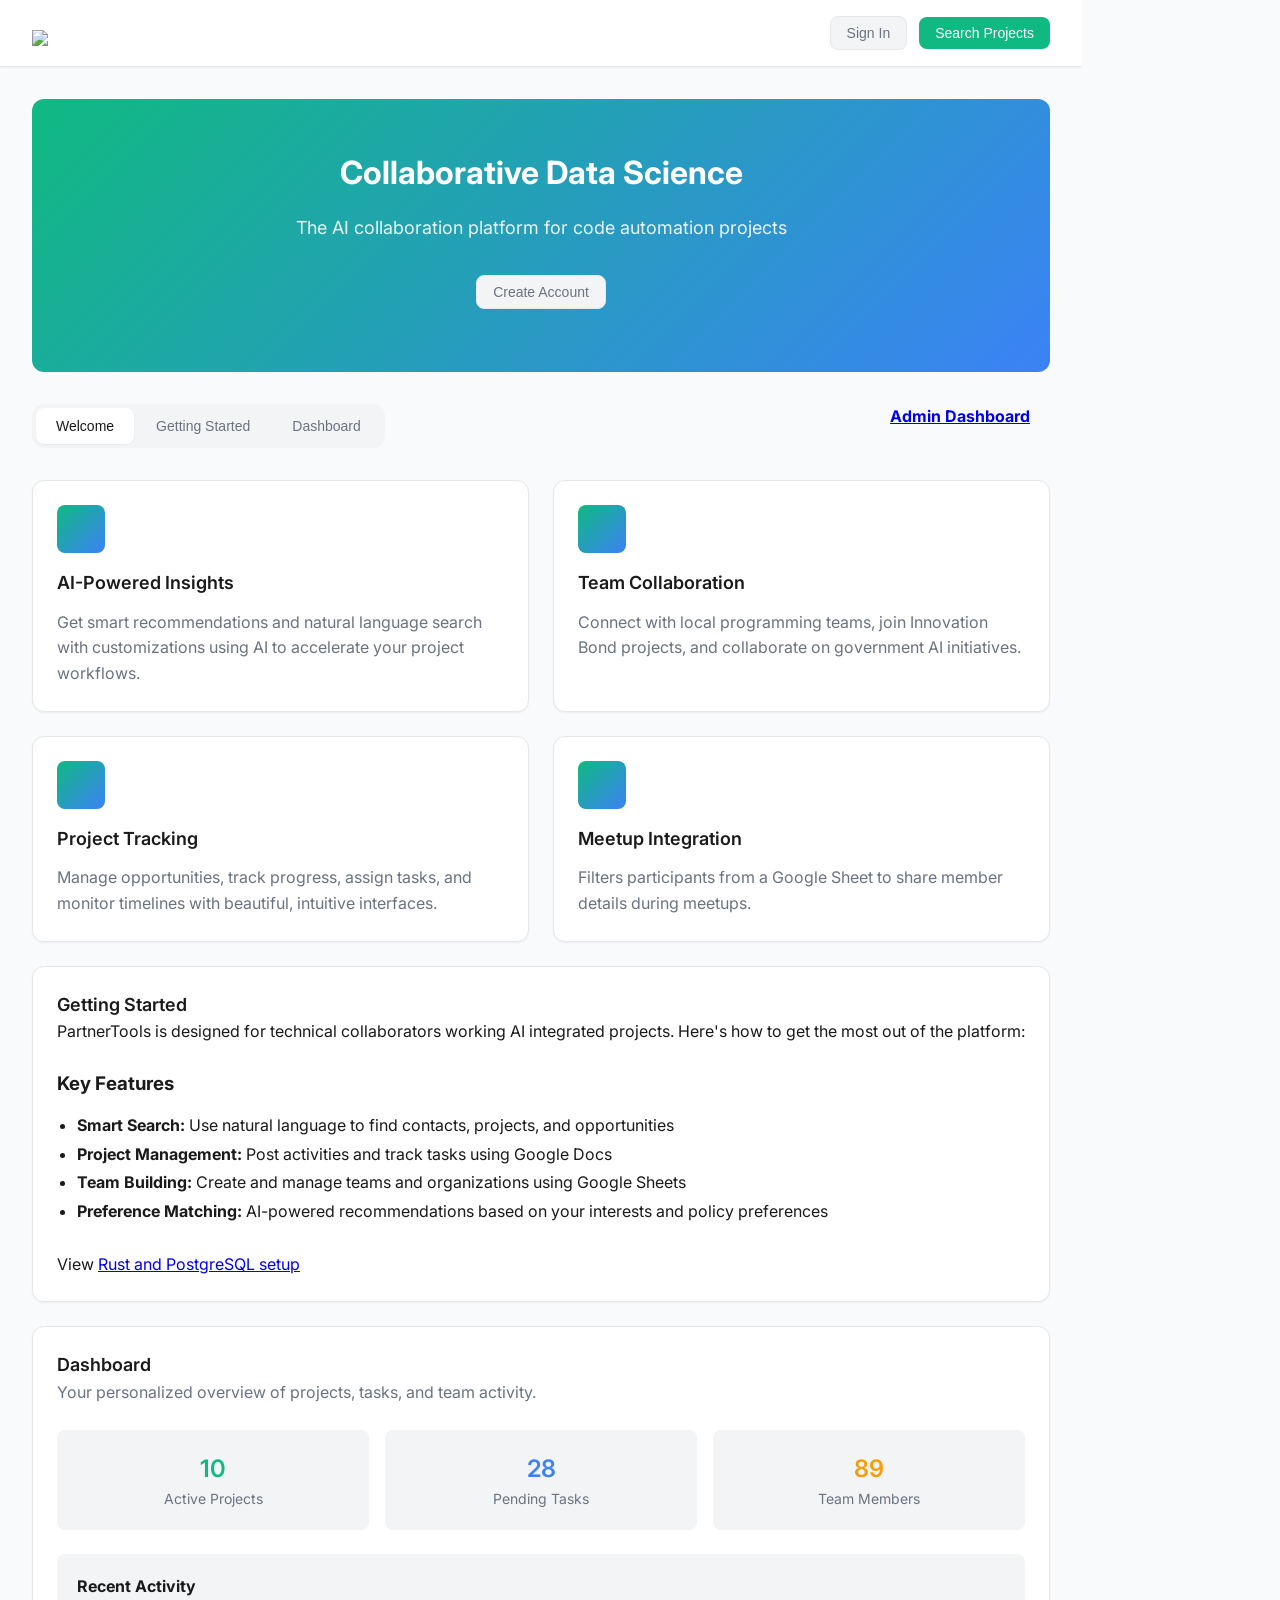
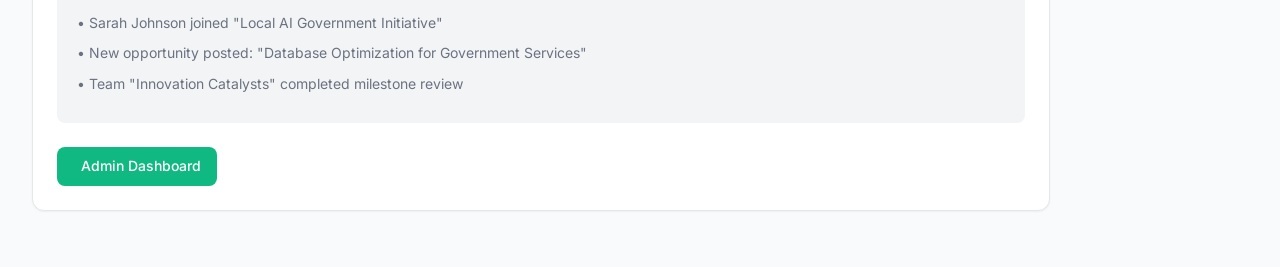
==== index.html @ 53fbe803 "Merge branch 'ModelEarth:main' into main" ====
<!DOCTYPE html>
<html lang="en">
<head>
    <meta charset="UTF-8">
    <meta name="viewport" content="width=device-width, initial-scale=1.0">
    <link rel="icon" type="image/x-icon" href="img/logo/neighborhood/favicon.png">
    <title>Project Collaboration Platform</title>
    <link rel="preconnect" href="https://fonts.googleapis.com">
    <link rel="preconnect" href="https://fonts.gstatic.com" crossorigin>
    <link href="https://fonts.googleapis.com/css2?family=Inter:wght@300;400;500;600;700&display=swap" rel="stylesheet">
    <link rel="stylesheet" href="https://cdnjs.cloudflare.com/ajax/libs/feather-icons/4.29.0/feather.min.css">

    <link rel="stylesheet" href="css/projects.css">
    <link rel="stylesheet" href="css/people-teams.css">
    <link rel="stylesheet" href="css/account.css">

    <!-- Standalone Navigation -->
    <link rel="stylesheet" href="css/standalone-nav.css">
    <script src="js/standalone-nav.js"></script>

    <style>
        :root {
            --bg-primary: #F9FAFB;
            --bg-secondary: #FFFFFF;
            --bg-tertiary: #F3F4F6;
            --text-primary: #1A1A1A;
            --text-secondary: #6B7280;
            --text-muted: #9CA3AF;
            --accent-green: #10B981;
            --accent-blue: #3B82F6;
            --accent-orange: #F59E0B;
            --border-light: #E5E7EB;
            --border-medium: #D1D5DB;
            --shadow-sm: 0 1px 2px 0 rgba(0, 0, 0, 0.05);
            --shadow-md: 0 4px 6px -1px rgba(0, 0, 0, 0.1), 0 2px 4px -1px rgba(0, 0, 0, 0.06);
            --shadow-lg: 0 10px 15px -3px rgba(0, 0, 0, 0.1), 0 4px 6px -2px rgba(0, 0, 0, 0.05);
            --radius-sm: 6px;
            --radius-md: 8px;
            --radius-lg: 12px;
            --sidebar-width: 280px;
            --sidebar-collapsed: 64px;
            --transition-smooth: all 0.3s cubic-bezier(0.4, 0, 0.2, 1);
        }

        * {
            margin: 0;
            padding: 0;
            box-sizing: border-box;
        }

        body {
            font-family: 'Inter', -apple-system, BlinkMacSystemFont, 'Segoe UI', sans-serif;
            background-color: var(--bg-primary);
            color: var(--text-primary);
            line-height: 1.6;
            overflow-x: hidden;
        }

        .app-container {
            display: flex;
            min-height: 100vh;
        }

        .top-bar {
            background: var(--bg-secondary);
            border-bottom: 1px solid var(--border-light);
            padding: 16px 32px;
            display: flex;
            align-items: center;
            justify-content: space-between;
            box-shadow: var(--shadow-sm);
        }

        .page-title {
            font-size: 24px;
            font-weight: 600;
            color: var(--text-primary);
        }

        .user-menu {
            display: flex;
            align-items: center;
            gap: 16px;
        }

        .auth-container {
            display: flex;
            gap: 12px;
            align-items: center;
        }

        .btn {
            padding: 8px 16px;
            border-radius: var(--radius-md);
            border: none;
            font-weight: 500;
            cursor: pointer;
            transition: var(--transition-smooth);
            text-decoration: none;
            display: inline-flex;
            align-items: center;
            gap: 8px;
            font-size: 14px;
        }

        .btn-primary {
            background: var(--accent-green);
            color: white;
        }

        .btn-primary:hover {
            background: #059669;
        }

        .btn-secondary {
            background: var(--bg-tertiary);
            color: var(--text-secondary);
            border: 1px solid var(--border-light);
        }

        .btn-secondary:hover {
            background: var(--border-light);
            color: var(--text-primary);
        }

        .content-area {
            flex: 1;
            padding: 32px;
            max-width: 1200px;
            margin: 0 auto;
            width: 100%;
        }

        .tabs {
            display: flex;
            gap: 2px;
            margin-bottom: 32px;
            background: var(--bg-tertiary);
            padding: 4px;
            border-radius: var(--radius-lg);
            width: fit-content;
        }

        .tab {
            padding: 10px 20px;
            border-radius: var(--radius-md);
            background: transparent;
            border: none;
            color: var(--text-secondary);
            font-weight: 500;
            cursor: pointer;
            transition: var(--transition-smooth);
            font-size: 14px;
        }

        .tab.active {
            background: var(--bg-secondary);
            color: var(--text-primary);
            box-shadow: var(--shadow-sm);
        }

        .tab:hover:not(.active) {
            color: var(--text-primary);
        }

        .section {
            display: none;
        }

        .section.active {
            display: block;
        }


        .card {
            background: var(--bg-secondary);
            border-radius: var(--radius-lg);
            padding: 24px;
            box-shadow: var(--shadow-sm);
            border: 1px solid var(--border-light);
            margin-bottom: 24px;
        }

        .card-header {
            display: flex;
            align-items: center;
            justify-content: space-between;
            margin-bottom: 20px;
        }

        .card-title {
            font-size: 18px;
            font-weight: 600;
            color: var(--text-primary);
            margin: 0;
        }

        .welcome-hero {
            background: linear-gradient(135deg, var(--accent-green), var(--accent-blue));
            color: white;
            text-align: center;
            padding: 48px 32px;
            border-radius: var(--radius-lg);
            margin-bottom: 32px;
        }

        .hero-title {
            font-size: 32px;
            font-weight: 700;
            margin-bottom: 16px;
        }

        .hero-subtitle {
            font-size: 18px;
            opacity: 0.9;
            margin-bottom: 32px;
        }

        .feature-grid {
            display: grid;
            grid-template-columns: repeat(auto-fit, minmax(400px, 1fr));
            gap: 24px;
            margin-top: 32px;
            margin-bottom: 24px;
        }

        .feature-card {
            background: var(--bg-secondary);
            padding: 24px;
            border-radius: var(--radius-lg);
            box-shadow: var(--shadow-sm);
            border: 1px solid var(--border-light);
            transition: var(--transition-smooth);
        }

        .feature-card:hover {
            box-shadow: var(--shadow-md);
            transform: translateY(-2px);
        }

        .clickable-card {
            cursor: pointer;
        }

        .clickable-card:hover {
            box-shadow: var(--shadow-lg);
            transform: translateY(-4px);
        }

        .clickable-card:hover .feature-icon {
            transform: scale(1.05);
            transition: transform 0.2s ease;
        }

        .feature-icon {
            transition: transform 0.2s ease;
        }

        .feature-icon {
            width: 48px;
            height: 48px;
            background: linear-gradient(135deg, var(--accent-green), var(--accent-blue));
            border-radius: var(--radius-md);
            display: flex;
            align-items: center;
            justify-content: center;
            margin-bottom: 16px;
            color: white;
        }

        .feature-title {
            font-size: 18px;
            font-weight: 600;
            margin-bottom: 12px;
            color: var(--text-primary);
        }

        .feature-desc {
            color: var(--text-secondary);
            line-height: 1.6;
        }

        /* Auth Modal Styles */
        .modal {
            display: none;
            position: fixed;
            top: 0;
            left: 0;
            width: 100%;
            height: 100%;
            background: rgba(0, 0, 0, 0.5);
            z-index: 2000;
            align-items: center;
            justify-content: center;
            padding: 20px;
            box-sizing: border-box;
        }

        .modal.show {
            display: flex;
        }

        .modal-content {
            background: var(--bg-secondary);
            border-radius: var(--radius-lg);
            padding: 32px;
            max-width: 400px;
            width: 90%;
            max-height: calc(100vh - 40px);
            overflow-y: auto;
            box-shadow: var(--shadow-lg);
        }

        .modal-header {
            display: flex;
            justify-content: space-between;
            align-items: center;
            margin-bottom: 24px;
        }

        .modal-title {
            font-size: 24px;
            font-weight: 600;
            margin-bottom: 0;
            flex: 1;
            text-align: center;
        }

        .modal-close {
            background: var(--bg-tertiary);
            border: none;
            color: var(--text-secondary);
            cursor: pointer;
            padding: 0;
            border-radius: 50%;
            transition: var(--transition-smooth);
            display: flex;
            align-items: center;
            justify-content: center;
            width: 40px;
            height: 40px;
        }

        .modal-close:hover {
            background: var(--border-medium);
            color: var(--text-primary);
        }

        .modal-close i {
            width: 36px;
            height: 36px;
        }

        .demo-notice {
            background: rgba(239, 68, 68, 0.1);
            border: 1px solid rgba(239, 68, 68, 0.5);
            color: #dc2626;
            padding: 12px 16px;
            border-radius: var(--radius-md);
            margin-bottom: 24px;
            display: flex;
            align-items: center;
            gap: 8px;
            font-size: 14px;
        }

        .demo-notice i {
            width: 16px;
            height: 16px;
            flex-shrink: 0;
        }

        .auth-buttons {
            display: flex;
            flex-direction: column;
            gap: 12px;
        }

        .auth-btn {
            padding: 12px 16px;
            border-radius: var(--radius-md);
            border: 1px solid var(--border-light);
            background: var(--bg-secondary);
            color: var(--text-primary);
            font-weight: 500;
            cursor: pointer;
            transition: var(--transition-smooth);
            display: flex;
            align-items: center;
            justify-content: center;
            gap: 12px;
        }

        .auth-btn:hover {
            background: var(--bg-tertiary);
        }

        .auth-divider {
            text-align: center;
            margin: 20px 0;
            color: var(--text-muted);
            position: relative;
        }

        .auth-divider::before {
            content: '';
            position: absolute;
            top: 50%;
            left: 0;
            right: 0;
            height: 1px;
            background: var(--border-light);
        }

        .auth-divider span {
            background: var(--bg-secondary);
            padding: 0 16px;
        }

        .form-group {
            margin-bottom: 16px;
        }

        .form-label {
            display: block;
            margin-bottom: 6px;
            font-weight: 500;
            color: var(--text-primary);
        }

        .form-input {
            width: 100%;
            padding: 12px 16px;
            border: 1px solid var(--border-light);
            border-radius: var(--radius-md);
            font-size: 14px;
            transition: var(--transition-smooth);
        }

        .form-input:focus {
            outline: none;
            border-color: var(--accent-green);
            box-shadow: 0 0 0 3px rgba(16, 185, 129, 0.1);
        }

        /* Responsive Design */
        @media (max-width: 500px) {
            .content-area {
                padding: 16px;
            }
            
            .feature-grid {
                grid-template-columns: 1fr;
            }
            
            /* Hide Search Projects button on narrow screens */
            .auth-container .btn[onclick="goProjects()"],
            .auth-container .btn:last-child {
                display: none;
            }
        }


        .loading-spinner {
            display: inline-block;
            width: 16px;
            height: 16px;
            border: 2px solid var(--border-light);
            border-radius: 50%;
            border-top-color: var(--accent-green);
            animation: spin 1s linear infinite;
        }

        @keyframes spin {
            to { transform: rotate(360deg); }
        }
    </style>
</head>
<body>
    <div class="app-container">
        

        <!-- Main Content Area -->
        <main class="main-content">
            <header class="top-bar">
                <img onclick="goWelcome()" src="https://neighborhood.org/community/img/logo/orgs/democracy-lab-2.png" style="cursor:pointer;width:200px;margin-top:10px">
                <div class="user-menu">
                    <div class="auth-container" id="auth-container">
                        <button class="btn btn-secondary" onclick="showAuthModal()">Sign In</button>
                        <button class="btn btn-primary" onclick="goProjects()">Search Projects</button>
                    </div>
                </div>
            </header>

            <div class="content-area">
                <!-- Home Section -->
                <div class="section active" id="home-section">

                    <!-- Welcome Tab -->
                    <div class="tab-content" id="welcome-tab">
                        <div class="welcome-hero">
                            <!--
                            <div style="float:right">
                                <a href="https://bolt.new/" target="bolt"><img onclick="goWelcome()" style="cursor:pointer; width:130px;" src="img/xxxx"></a>
                            </div>
                            -->
                            <div style="overflow:auto">
                                <h1 class="hero-title">Collaborative Data Science</h1>
                                <p class="hero-subtitle">The AI<!--ultimate--> collaboration platform for <!--technical teams working on --> code automation projects</p>
                                <button class="btn btn-secondary" onclick="showAuthModal()" style="margin-bottom:15px">Create Account</button>
                                <!--
                                <button class="btn btn-secondary" onclick="goPreferences()">Team Map</button>
                                -->
                            </div>

                        </div>

                        <div style="float:right; margin-right:20px">
                            <b><a href="admin">Admin Dashboard</a></b><br>
                        </div>

                        <div class="tabs">
                            <button class="tab active" data-tab="welcome">Welcome</button>
                            <button class="tab" data-tab="documentation">Getting Started</button>
                            <button class="tab" data-tab="dashboard">Dashboard</button>
                        </div>

                        <div class="feature-grid">
                            <div class="feature-card clickable-card" onclick="smartClick(event, () => window.location.href='./admin/import-data.html')">
                                <div class="feature-icon">
                                    <i data-feather="zap"></i>
                                </div>
                                <h3 class="feature-title">AI-Powered Insights</h3>
                                <p class="feature-desc">Get smart recommendations and natural language search with customizations using AI to accelerate your project workflows.</p>
                            </div>

                            <div class="feature-card clickable-card" onclick="smartClick(event, () => window.location.hash = '#people/teams')">
                                <div class="feature-icon">
                                    <i data-feather="users"></i>
                                </div>
                                <h3 class="feature-title">Team Collaboration</h3>
                                <p class="feature-desc">Connect with local programming teams, join Innovation Bond projects, and collaborate on government AI initiatives.</p>
                            </div>

                            <div class="feature-card clickable-card" onclick="smartClick(event, () => window.location.hash = '#projects/opportunities')">
                                <div class="feature-icon">
                                    <i data-feather="trending-up"></i>
                                </div>
                                <h3 class="feature-title">Project Tracking</h3>
                                <p class="feature-desc">Manage opportunities, track progress, assign tasks, and monitor timelines with beautiful, intuitive interfaces.</p>
                            </div>

                            <div class="feature-card clickable-card" onclick="smartClick(event, () => window.location.href = './projects/')">
                                <div class="feature-icon">
                                    <i data-feather="target"></i>
                                </div>

                                <h3 class="feature-title">Meetup Integration</h3>
                                <p class="feature-desc">Filters participants from a Google Sheet to share member details during meetups.</p>

                                <!--
                                <h3 class="feature-title">Local Impact</h3>
                                <p class="feature-desc">Find and contribute to neighborhood projects that streamline local processes and provide real-time mentoring.</p>
                                -->
                            </div>
                        </div>
                    </div>

                    <!-- Documentation Tab -->
                    <div class="tab-content" id="documentation-tab">
                        <div class="card">
                            <h2 class="card-title">Getting Started</h2>
                            <p>PartnerTools is designed for technical collaborators working AI integrated projects. Here's how to get the most out of the platform:</p>
                            
                            <!--
                            <h3 style="margin-top: 24px; margin-bottom: 12px;">Quick Start Guide</h3>
                            <ol style="margin-left: 20px; line-height: 1.8;">
                                <li><strong>Sign In:</strong> Use Google, GitHub, LinkedIn, or email authentication</li>
                                <li><strong>Complete Your Profile:</strong> Set preferences and interests to match with relevant projects</li>
                                <li><strong>Join Teams:</strong> Connect with local organizations and development teams</li>
                                <li><strong>Find Projects:</strong> Browse opportunities or use AI search to find perfect matches</li>
                                <li><strong>Collaborate:</strong> Join activities, track progress, and contribute to local innovation</li>
                            </ol>
                            -->

                            <h3 style="margin-top: 24px; margin-bottom: 12px;">Key Features</h3>
                            <ul style="margin-left: 20px; line-height: 1.8;">
                                <li><strong>Smart Search:</strong> Use natural language to find contacts, projects, and opportunities</li>
                                <li><strong>Project Management:</strong> Post activities and track tasks<!--, manage timelines--> using Google Docs</li>
                                <li><strong>Team Building:</strong> Create and manage teams and organizations using Google Sheets</li>
                                <li><strong>Preference Matching:</strong> AI-powered recommendations based on your interests and policy preferences</li>
                            </ul>
                            <br>

                            View <a href="admin/">Rust and PostgreSQL setup</a>
                        </div>
                    </div>

                    <!-- Dashboard Tab -->
                    <div class="tab-content" id="dashboard-tab">
                        <div class="card">
                            <h2 class="card-title">Dashboard</h2>
                            <p style="color: var(--text-secondary); margin-bottom: 24px;">Your personalized overview of projects, tasks, and team activity.</p>
                            
                            <div style="display: grid; grid-template-columns: repeat(auto-fit, minmax(200px, 1fr)); gap: 16px; margin-bottom: 24px;">
                                <div style="background: var(--bg-tertiary); padding: 20px; border-radius: var(--radius-md); text-align: center;">
                                    <div style="font-size: 24px; font-weight: 600; color: var(--accent-green);">10</div>
                                    <div style="color: var(--text-secondary); font-size: 14px;">Active Projects</div>
                                </div>
                                <div style="background: var(--bg-tertiary); padding: 20px; border-radius: var(--radius-md); text-align: center;">
                                    <div style="font-size: 24px; font-weight: 600; color: var(--accent-blue);">28</div>
                                    <div style="color: var(--text-secondary); font-size: 14px;">Pending Tasks</div>
                                </div>
                                <div style="background: var(--bg-tertiary); padding: 20px; border-radius: var(--radius-md); text-align: center;">
                                    <div style="font-size: 24px; font-weight: 600; color: var(--accent-orange);">89</div>
                                    <div style="color: var(--text-secondary); font-size: 14px;">Team Members</div>
                                </div>
                            </div>

                            <div style="background: var(--bg-tertiary); padding: 20px; border-radius: var(--radius-md); margin-bottom: 16px;">
                                <h4 style="margin-bottom: 12px;">Recent Activity</h4>
                                <div style="font-size: 14px; color: var(--text-secondary);">
                                    <div style="margin-bottom: 8px;">• Sarah Johnson joined "Local AI Government Initiative"</div>
                                    <div style="margin-bottom: 8px;">• New opportunity posted: "Database Optimization for Government Services"</div>
                                    <div style="margin-bottom: 8px;">• Team "Innovation Catalysts" completed milestone review</div>
                                </div>
                            </div>
                            
                            <div style="margin-top: 24px;">
                                <a href="admin/" class="btn btn-primary" style="text-decoration: none;">
                                    <i data-feather="settings"></i>
                                    Admin Dashboard
                                </a>
                            </div>
                        </div>
                    </div>
                </div>

                <!-- Projects Section -->
                <div class="section" id="projects-section">
                    
                    <!-- Opportunities Tab -->
                    <div class="tab-content active" id="opportunities-tab">
                        <div id="opportunities-content">
                            <!-- Content will be dynamically loaded by projects.js -->
                        </div>
                    </div>

                    <div class="tabs">
                        <button class="tab active" data-tab="opportunities" title="Opportunities">Opportunities</button>
                        <button class="tab" data-tab="assigned-tasks" title="Assigned Tasks">Assigned Tasks</button>
                        <button class="tab" data-tab="timelines" title="Timelines">Timelines</button>
                    </div>

                    <!-- Assigned Tasks Tab -->
                    <div class="tab-content" id="assigned-tasks-tab">
                        <div class="card">
                            <div class="card-header">
                                <h2 class="card-title">My Assigned Tasks</h2>
                                <button class="btn btn-secondary">
                                    <i data-feather="filter"></i>
                                    Filter
                                </button>
                            </div>
                            
                            <div style="background: var(--bg-tertiary); padding: 20px; border-radius: var(--radius-md); margin-bottom: 16px;">
                                <div style="display: flex; justify-content: space-between; align-items: flex-start; margin-bottom: 12px;">
                                    <div>
                                        <h4 style="margin: 0 0 4px 0;">Database Schema install script for Azure</h4>
                                        <p style="color: var(--text-secondary); margin: 0; font-size: 14px;">AI-Powered Economic Development Dashboard using <a href="/profile/crm/">Standards Based SQL</a></p>
                                    </div>
                                    <span class="status-badge status-in_progress">In Progress</span>
                                </div>
                                <p style="color: var(--text-secondary); margin-bottom: 16px; font-size: 14px;">Design PostgreSQL schema for flexible data management with proper relationships and indexing.</p>
                                <div style="display: flex; justify-content: space-between; align-items: center;">
                                    <div style="display: flex; gap: 8px;">
                                        <span class="skill-tag small">PostgreSQL</span>
                                        <span class="skill-tag small">Database Design</span>
                                    </div>
                                    <span style="font-size: 12px; color: var(--text-muted);">Due: Feb 28, 2025</span>
                                </div>
                            </div>

                            <div style="background: var(--bg-tertiary); padding: 20px; border-radius: var(--radius-md); margin-bottom: 16px;">
                                <div style="display: flex; justify-content: space-between; align-items: flex-start; margin-bottom: 12px;">
                                    <div>
                                        <h4 style="margin: 0 0 4px 0;">Bolt AI updates to Team Project Interface for Review</h4>
                                        <p style="color: var(--text-secondary); margin: 0; font-size: 14px;">Community Resource Mapping Platform</p>
                                    </div>
                                    <span class="status-badge status-open">Pending</span>
                                </div>
                                <p style="color: var(--text-secondary); margin-bottom: 16px; font-size: 14px;">Review and provide feedback on the mobile interface designs.</p>
                                <div style="display: flex; justify-content: space-between; align-items: center;">
                                    <div style="display: flex; gap: 8px;">
                                        <span class="skill-tag small">UX Review</span>
                                        <span class="skill-tag small">Mobile Design</span>
                                    </div>
                                    <span style="font-size: 12px; color: var(--text-muted);">Due: Mar 5, 2025</span>
                                </div>
                            </div>
                        </div>
                    </div>

                    <!-- Timelines Tab -->
                    <div class="tab-content" id="timelines-tab">
                        <div class="card">
                            <div class="card-header">
                                <h2 class="card-title">Project Timelines</h2>
                                <div style="display: flex; gap: 12px;">
                                    <button class="btn btn-secondary">
                                        <i data-feather="calendar"></i>
                                        Month View
                                    </button>
                                    <button class="btn btn-secondary">
                                        <i data-feather="list"></i>
                                        List View
                                    </button>
                                </div>
                            </div>
                            
                            <div style="background: var(--bg-tertiary); padding: 24px; border-radius: var(--radius-md); text-align: center;">
                                <div style="margin-bottom: 16px;">
                                    <i data-feather="calendar" style="width: 48px; height: 48px; color: var(--text-muted);"></i>
                                </div>
                                <h3 style="margin: 0 0 8px 0;">Timeline View Coming Soon</h3>
                                <p style="color: var(--text-secondary); margin: 0;">Interactive project timelines with Gantt charts and milestone tracking</p>
                            </div>
                        </div>
                    </div>
                </div>

                <!-- People & Teams Section -->
                <div class="section" id="people-section">

                    <div class="hero-section">
                        <div class="hero-content">
                            <h1 class="hero-title">Partner Tool Suite</h1>
                            <p class="hero-subtitle">Team Collaboration Platform for Project Tracking with AI Insights</p>
                            <div class="hero-actions">
                                <button class="btn btn-primary" onclick="router.navigate('projects', 'opportunities')">
                                    <i data-feather="target"></i>
                                    Explore Projects
                                </button>
                                <button class="btn btn-secondary" onclick="router.navigate('people', 'teams'); setTimeout(() => scrollToSection('teams'), 100)">
                                    <i data-feather="users"></i>
                                    Join Teams
                                </button>
                            </div>
                        </div>
                    </div>
        
                    <div class="tabs">
                        <button class="tab active" data-tab="people">People</button>
                        <button class="tab" data-tab="teams">Teams</button>
                        <button class="tab" data-tab="organizations">Organizations</button>
                    </div>
                    
                    <!-- People Tab -->
                    <div class="tab-content" id="people-tab">
                        <div class="card">
                            <div class="card-header">
                                <h2 class="card-title">People Directory</h2>
                                <button class="btn btn-primary">
                                    <i data-feather="user-plus"></i>
                                    Invite People
                                </button>
                            </div>
                            <p style="color: var(--text-secondary); margin-bottom: 24px;">Connect with fellow developers and project collaborators in your area.</p>
                            
                            <div class="people-search-section">
                                <div class="search-bar-advanced">
                                    <input type="text" class="search-input" placeholder="Search people using natural language... e.g., 'React developers in Atlanta working on AI projects'">
                                    <button class="btn btn-secondary">
                                        <i data-feather="zap"></i>
                                        AI Search
                                    </button>
                                </div>
                                
                                <div class="people-filters">
                                    <select class="filter-select">
                                        <option value="">All Locations</option>
                                        <option value="atlanta">Atlanta, GA</option>
                                        <option value="portland">Portland, OR</option>
                                        <option value="detroit">Detroit, MI</option>
                                        <option value="remote">Remote</option>
                                    </select>
                                    
                                    <select class="filter-select">
                                        <option value="">All Skills</option>
                                        <option value="react">React</option>
                                        <option value="python">Python</option>
                                        <option value="ai-ml">AI/ML</option>
                                        <option value="nodejs">Node.js</option>
                                        <option value="postgresql">PostgreSQL</option>
                                    </select>
                                    
                                    <select class="filter-select">
                                        <option value="">All Experience Levels</option>
                                        <option value="junior">Junior (0-2 years)</option>
                                        <option value="mid">Mid-level (3-5 years)</option>
                                        <option value="senior">Senior (6+ years)</option>
                                        <option value="lead">Tech Lead</option>
                                    </select>
                                </div>
                            </div>

                            <div class="people-grid">
                                <div class="person-card">
                                    <div class="person-header">
                                        <div class="person-avatar">SJ</div>
                                        <div class="person-info">
                                            <h4 class="person-name">Sarah Johnson</h4>
                                            <p class="person-title">Senior Full-stack Developer</p>
                                            <p class="person-location">
                                                <i data-feather="map-pin"></i>
                                                Atlanta, GA
                                            </p>
                                        </div>
                                        <div class="person-status">
                                            <span class="availability-badge available">Available</span>
                                        </div>
                                    </div>
                                    
                                    <div class="person-skills">
                                        <span class="skill-tag">React</span>
                                        <span class="skill-tag">Python</span>
                                        <span class="skill-tag">AI/ML</span>
                                        <span class="skill-tag">PostgreSQL</span>
                                    </div>
                                    
                                    <div class="person-projects">
                                        <p class="projects-label">Current Projects:</p>
                                        <p class="project-name">AI-Powered Government Dashboard</p>
                                        <p class="project-name">Community Resource Mapping</p>
                                    </div>
                                    
                                    <div class="person-footer">
                                        <div class="person-stats">
                                            <span class="stat">
                                                <i data-feather="briefcase"></i>
                                                5 projects
                                            </span>
                                            <span class="stat">
                                                <i data-feather="star"></i>
                                                4.9 rating
                                            </span>
                                        </div>
                                        <div class="person-actions">
                                            <button class="btn btn-secondary small">View Profile</button>
                                            <button class="btn btn-primary small">Connect</button>
                                        </div>
                                    </div>
                                </div>

                                <div class="person-card">
                                    <div class="person-header">
                                        <div class="person-avatar">MC</div>
                                        <div class="person-info">
                                            <h4 class="person-name">Marcus Chen</h4>
                                            <p class="person-title">DevOps Engineer</p>
                                            <p class="person-location">
                                                <i data-feather="map-pin"></i>
                                                Portland, OR
                                            </p>
                                        </div>
                                        <div class="person-status">
                                            <span class="availability-badge busy">Busy</span>
                                        </div>
                                    </div>
                                    
                                    <div class="person-skills">
                                        <span class="skill-tag">Kubernetes</span>
                                        <span class="skill-tag">Docker</span>
                                        <span class="skill-tag">AWS</span>
                                        <span class="skill-tag">Terraform</span>
                                    </div>
                                    
                                    <div class="person-projects">
                                        <p class="projects-label">Current Projects:</p>
                                        <p class="project-name">Digital Literacy Platform</p>
                                    </div>
                                    
                                    <div class="person-footer">
                                        <div class="person-stats">
                                            <span class="stat">
                                                <i data-feather="briefcase"></i>
                                                3 projects
                                            </span>
                                            <span class="stat">
                                                <i data-feather="star"></i>
                                                4.8 rating
                                            </span>
                                        </div>
                                        <div class="person-actions">
                                            <button class="btn btn-secondary small">View Profile</button>
                                            <button class="btn btn-primary small">Connect</button>
                                        </div>
                                    </div>
                                </div>

                                <div class="person-card">
                                    <div class="person-header">
                                        <div class="person-avatar">AR</div>
                                        <div class="person-info">
                                            <h4 class="person-name">Alex Rivera</h4>
                                            <p class="person-title">UX Designer</p>
                                            <p class="person-location">
                                                <i data-feather="map-pin"></i>
                                                Detroit, MI
                                            </p>
                                        </div>
                                        <div class="person-status">
                                            <span class="availability-badge available">Available</span>
                                        </div>
                                    </div>
                                    
                                    <div class="person-skills">
                                        <span class="skill-tag">Figma</span>
                                        <span class="skill-tag">User Research</span>
                                        <span class="skill-tag">Prototyping</span>
                                        <span class="skill-tag">Accessibility</span>
                                    </div>
                                    
                                    <div class="person-projects">
                                        <p class="projects-label">Current Projects:</p>
                                        <p class="project-name">Digital Literacy Training</p>
                                    </div>
                                    
                                    <div class="person-footer">
                                        <div class="person-stats">
                                            <span class="stat">
                                                <i data-feather="briefcase"></i>
                                                8 projects
                                            </span>
                                            <span class="stat">
                                                <i data-feather="star"></i>
                                                5.0 rating
                                            </span>
                                        </div>
                                        <div class="person-actions">
                                            <button class="btn btn-secondary small">View Profile</button>
                                            <button class="btn btn-primary small">Connect</button>
                                        </div>
                                    </div>
                                </div>
                            </div>
                        </div>
                    </div>

                    <!-- Teams Tab -->
                    <div class="tab-content" id="teams-tab">
                        <div class="card">
                            <div class="card-header">
                                <h2 class="card-title">Teams</h2>
                                <button class="btn btn-primary">
                                    <i data-feather="plus"></i>
                                    Create Team
                                </button>
                            </div>
                            <p style="color: var(--text-secondary); margin-bottom: 24px;">Collaborate with small, focused development teams working on open innovation projects.</p>
                            
                            <div class="teams-grid">
                                <div class="team-card">
                                    <div class="team-header">
                                        <div class="team-avatar">IC</div>
                                        <div class="team-info">
                                            <h4 class="team-name">Innovation Catalysts</h4>
                                            <p class="team-description">Specializing in AI-powered government modernization solutions</p>
                                            <p class="team-location">
                                                <i data-feather="map-pin"></i>
                                                Atlanta, GA
                                            </p>
                                        </div>
                                        <div class="team-status">
                                            <span class="team-badge recruiting">Recruiting</span>
                                        </div>
                                    </div>
                                    
                                    <div class="team-members">
                                        <div class="members-avatars">
                                            <div class="member-avatar">SJ</div>
                                            <div class="member-avatar">MC</div>
                                            <div class="member-avatar">AR</div>
                                            <div class="member-count">+3</div>
                                        </div>
                                        <p class="members-text">6 members</p>
                                    </div>
                                    
                                    <div class="team-skills">
                                        <span class="skill-tag">React</span>
                                        <span class="skill-tag">Node.js</span>
                                        <span class="skill-tag">AI/ML</span>
                                        <span class="skill-tag">DevOps</span>
                                    </div>
                                    
                                    <div class="team-projects">
                                        <p class="projects-label">Active Projects:</p>
                                        <div class="project-list">
                                            <div class="project-item">
                                                <span class="project-name">AI Government Dashboard</span>
                                                <span class="project-status active">Active</span>
                                            </div>
                                            <div class="project-item">
                                                <span class="project-name">Smart City Analytics</span>
                                                <span class="project-status planning">Planning</span>
                                            </div>
                                        </div>
                                    </div>
                                    
                                    <div class="team-footer">
                                        <button class="btn btn-secondary">View Team</button>
                                        <button class="btn btn-primary">Join Team</button>
                                    </div>
                                </div>

                                <div class="team-card">
                                    <div class="team-header">
                                        <div class="team-avatar">CB</div>
                                        <div class="team-info">
                                            <h4 class="team-name">Community Builders</h4>
                                            <p class="team-description">Building tools to strengthen local communities and neighborhoods</p>
                                            <p class="team-location">
                                                <i data-feather="map-pin"></i>
                                                Portland, OR
                                            </p>
                                        </div>
                                        <div class="team-status">
                                            <span class="team-badge active">Active</span>
                                        </div>
                                    </div>
                                    
                                    <div class="team-members">
                                        <div class="members-avatars">
                                            <div class="member-avatar">TK</div>
                                            <div class="member-avatar">LM</div>
                                            <div class="member-avatar">JD</div>
                                            <div class="member-count">+2</div>
                                        </div>
                                        <p class="members-text">5 members</p>
                                    </div>
                                    
                                    <div class="team-skills">
                                        <span class="skill-tag">Vue.js</span>
                                        <span class="skill-tag">Python</span>
                                        <span class="skill-tag">GIS</span>
                                        <span class="skill-tag">Mobile</span>
                                    </div>
                                    
                                    <div class="team-projects">
                                        <p class="projects-label">Active Projects:</p>
                                        <div class="project-list">
                                            <div class="project-item">
                                                <span class="project-name">Resource Mapping Platform</span>
                                                <span class="project-status active">Active</span>
                                            </div>
                                        </div>
                                    </div>
                                    
                                    <div class="team-footer">
                                        <button class="btn btn-secondary">View Team</button>
                                        <button class="btn btn-primary">Join Team</button>
                                    </div>
                                </div>
                            </div>
                        </div>
                    </div>

                    <!-- Organizations Tab -->
                    <div class="tab-content" id="organizations-tab">
                        <div class="card">
                            <div class="card-header">
                                <h2 class="card-title">Organizations</h2>
                                <button class="btn btn-primary">
                                    <i data-feather="home"></i>
                                    Register Organization
                                </button>
                            </div>
                            <p style="color: var(--text-secondary); margin-bottom: 24px;">Connect with organizations funding and supporting local innovation projects.</p>
                            
                            <div class="organizations-grid">
                                <div class="org-card">
                                    <div class="org-header">
                                        <div class="org-logo">CIO</div>
                                        <div class="org-info">
                                            <h4 class="org-name">City Innovation Office</h4>
                                            <p class="org-type">Government Agency</p>
                                            <p class="org-location">
                                                <i data-feather="map-pin"></i>
                                                Atlanta, GA
                                            </p>
                                        </div>
                                        <div class="org-verification">
                                            <span class="verification-badge verified">
                                                <i data-feather="check-circle"></i>
                                                Verified
                                            </span>
                                        </div>
                                    </div>
                                    
                                    <div class="org-description">
                                        <p>Leading digital transformation initiatives to modernize local and state services and improve citizen engagement through technology innovation.</p>
                                    </div>
                                    
                                    <div class="org-stats">
                                        <div class="stat-item">
                                            <span class="stat-number">12</span>
                                            <span class="stat-label">Active Projects</span>
                                        </div>
                                        <div class="stat-item">
                                            <span class="stat-number">45</span>
                                            <span class="stat-label">Collaborators</span>
                                        </div>
                                        <div class="stat-item">
                                            <span class="stat-number">$2.5M</span>
                                            <span class="stat-label">Innovation Fund</span>
                                        </div>
                                    </div>
                                    
                                    <div class="org-focus-areas">
                                        <span class="focus-tag">Digital Government</span>
                                        <span class="focus-tag">Smart City</span>
                                        <span class="focus-tag">AI/ML</span>
                                        <span class="focus-tag">Open Data</span>
                                    </div>
                                    
                                    <div class="org-footer">
                                        <button class="btn btn-secondary">View Profile</button>
                                        <button class="btn btn-primary">Follow</button>
                                    </div>
                                </div>

                                <div class="org-card">
                                    <div class="org-header">
                                        <div class="org-logo">DIC</div>
                                        <div class="org-info">
                                            <h4 class="org-name">Digital Inclusion Coalition</h4>
                                            <p class="org-type">Non-Profit</p>
                                            <p class="org-location">
                                                <i data-feather="map-pin"></i>
                                                Detroit, MI
                                            </p>
                                        </div>
                                        <div class="org-verification">
                                            <span class="verification-badge verified">
                                                <i data-feather="check-circle"></i>
                                                Verified
                                            </span>
                                        </div>
                                    </div>
                                    
                                    <div class="org-description">
                                        <p>Bridging the digital divide by providing technology access, training, and support to underserved communities across Michigan.</p>
                                    </div>
                                    
                                    <div class="org-stats">
                                        <div class="stat-item">
                                            <span class="stat-number">8</span>
                                            <span class="stat-label">Active Projects</span>
                                        </div>
                                        <div class="stat-item">
                                            <span class="stat-number">28</span>
                                            <span class="stat-label">Volunteers</span>
                                        </div>
                                        <div class="stat-item">
                                            <span class="stat-number">500+</span>
                                            <span class="stat-label">People Trained</span>
                                        </div>
                                    </div>
                                    
                                    <div class="org-focus-areas">
                                        <span class="focus-tag">Digital Literacy</span>
                                        <span class="focus-tag">Education</span>
                                        <span class="focus-tag">Community Tech</span>
                                        <span class="focus-tag">Accessibility</span>
                                    </div>
                                    
                                    <div class="org-footer">
                                        <button class="btn btn-secondary">View Profile</button>
                                        <button class="btn btn-primary">Follow</button>
                                    </div>
                                </div>
                            </div>
                        </div>
                    </div>
                </div>

                <!-- My Account Section -->
                <div class="section" id="account-section">
                    <div class="tabs">
                        <button class="tab active" data-tab="preferences">Preferences</button>
                        <button class="tab" data-tab="skills">Skills</button>
                        <button class="tab" data-tab="interests">Interests</button>
                    </div>
                    
                    <!-- Preferences Tab -->
                    <div class="tab-content" id="preferences-tab">
                        <div class="card">
                            <div class="card-header">
                                <h2 class="card-title">My Policy Preferences</h2>
                                <div class="survey-progress">
                                    <span class="progress-text">0 of 20 completed</span>
                                    <div class="progress-bar">
                                        <div class="progress-fill" style="width: 0%"></div>
                                    </div>
                                </div>
                            </div>
                            <p style="color: var(--text-secondary); margin-bottom: 24px;">Rate your agreement with these policy positions to help us match you with aligned projects and collaborators.</p>
                            
                            <div class="survey-container" id="survey-container">
                                <!-- All survey questions will be loaded here with 5-star ratings -->
                            </div>

                            <div class="survey-navigation">
                                <button class="btn btn-primary" id="save-survey">Save Progress</button>
                                <button class="btn btn-primary" id="finish-survey">Complete Survey</button>
                            </div>

                            <div class="survey-results" style="display: none;">
                                <h3>Your Policy Profile</h3>
                                <div class="sankey-chart-container">
                                    <canvas id="sankey-chart" width="600" height="300"></canvas>
                                </div>
                                <div class="profile-summary">
                                    <div class="profile-category">
                                        <h4>Technology & Innovation</h4>
                                        <div class="category-score">Strong Support (4.2/5)</div>
                                        <div class="category-description">You strongly support government investment in technology and innovation initiatives.</div>
                                    </div>
                                    <div class="profile-category">
                                        <h4>Environmental Policy</h4>
                                        <div class="category-score">Strong Support (4.8/5)</div>
                                        <div class="category-description">You are highly aligned with environmental protection and renewable energy policies.</div>
                                    </div>
                                </div>
                            </div>
                        </div>
                    </div>

                    <!-- Skills Tab -->
                    <div class="tab-content" id="skills-tab">
                        <div class="card">
                            <div class="card-header">
                                <h2 class="card-title">Technical Skills & Expertise</h2>
                                <button class="btn btn-primary">
                                    <i data-feather="plus"></i>
                                    Add Skill
                                </button>
                            </div>
                            <p style="color: var(--text-secondary); margin-bottom: 24px;">Showcase your technical skills to attract relevant project opportunities and collaborators.</p>
                            
                            <div class="skills-section">
                                <div class="skill-category">
                                    <h3 class="category-title">Programming Languages</h3>
                                    <div class="skills-grid">
                                        <div class="skill-item">
                                            <div class="skill-header">
                                                <span class="skill-name">JavaScript</span>
                                                <span class="skill-level expert">Expert</span>
                                            </div>
                                            <div class="skill-bar">
                                                <div class="skill-progress" style="width: 90%"></div>
                                            </div>
                                            <div class="skill-experience">5+ years • React, Node.js, TypeScript</div>
                                        </div>

                                        <div class="skill-item">
                                            <div class="skill-header">
                                                <span class="skill-name">Python</span>
                                                <span class="skill-level advanced">Advanced</span>
                                            </div>
                                            <div class="skill-bar">
                                                <div class="skill-progress" style="width: 80%"></div>
                                            </div>
                                            <div class="skill-experience">3+ years • Django, FastAPI, Data Science</div>
                                        </div>

                                        <div class="skill-item">
                                            <div class="skill-header">
                                                <span class="skill-name">Rust</span>
                                                <span class="skill-level intermediate">Intermediate</span>
                                            </div>
                                            <div class="skill-bar">
                                                <div class="skill-progress" style="width: 60%"></div>
                                            </div>
                                            <div class="skill-experience">1+ year • Actix-web, SQLx</div>
                                        </div>
                                    </div>
                                </div>

                                <div class="skill-category">
                                    <h3 class="category-title">Frameworks & Libraries</h3>
                                    <div class="skills-grid">
                                        <div class="skill-item">
                                            <div class="skill-header">
                                                <span class="skill-name">React</span>
                                                <span class="skill-level expert">Expert</span>
                                            </div>
                                            <div class="skill-bar">
                                                <div class="skill-progress" style="width: 95%"></div>
                                            </div>
                                            <div class="skill-experience">4+ years • Hooks, Context, Redux</div>
                                        </div>

                                        <div class="skill-item">
                                            <div class="skill-header">
                                                <span class="skill-name">Node.js</span>
                                                <span class="skill-level advanced">Advanced</span>
                                            </div>
                                            <div class="skill-bar">
                                                <div class="skill-progress" style="width: 85%"></div>
                                            </div>
                                            <div class="skill-experience">3+ years • Express, NestJS, APIs</div>
                                        </div>
                                    </div>
                                </div>

                                <div class="skill-category">
                                    <h3 class="category-title">Cloud & DevOps</h3>
                                    <div class="skills-grid">
                                        <div class="skill-item">
                                            <div class="skill-header">
                                                <span class="skill-name">AWS</span>
                                                <span class="skill-level advanced">Advanced</span>
                                            </div>
                                            <div class="skill-bar">
                                                <div class="skill-progress" style="width: 75%"></div>
                                            </div>
                                            <div class="skill-experience">2+ years • EC2, Lambda, RDS, S3</div>
                                        </div>

                                        <div class="skill-item">
                                            <div class="skill-header">
                                                <span class="skill-name">Docker</span>
                                                <span class="skill-level advanced">Advanced</span>
                                            </div>
                                            <div class="skill-bar">
                                                <div class="skill-progress" style="width: 80%"></div>
                                            </div>
                                            <div class="skill-experience">3+ years • Containerization, Compose</div>
                                        </div>
                                    </div>
                                </div>

                                <div class="skill-category">
                                    <h3 class="category-title">Certifications & Achievements</h3>
                                    <div class="certifications-grid">
                                        <div class="certification-item">
                                            <div class="cert-icon">
                                                <i data-feather="award"></i>
                                            </div>
                                            <div class="cert-info">
                                                <h4 class="cert-name">AWS Certified Developer</h4>
                                                <p class="cert-issuer">Amazon Web Services</p>
                                                <p class="cert-date">Issued: Jan 2025</p>
                                            </div>
                                            <div class="cert-badge verified">
                                                <i data-feather="check-circle"></i>
                                                Verified
                                            </div>
                                        </div>

                                        <div class="certification-item">
                                            <div class="cert-icon">
                                                <i data-feather="award"></i>
                                            </div>
                                            <div class="cert-info">
                                                <h4 class="cert-name">Google AI/ML Certificate</h4>
                                                <p class="cert-issuer">Google Cloud</p>
                                                <p class="cert-date">Issued: Nov 2023</p>
                                            </div>
                                            <div class="cert-badge verified">
                                                <i data-feather="check-circle"></i>
                                                Verified
                                            </div>
                                        </div>
                                    </div>
                                </div>
                            </div>
                        </div>
                    </div>

                    <!-- Interests Tab -->
                    <div class="tab-content" id="interests-tab">
                        <div class="card">
                            <div class="card-header">
                                <h2 class="card-title">Interest Areas</h2>
                                <div class="interests-summary">
                                    <span class="summary-text">8 of 20 interests rated</span>
                                </div>
                            </div>
                            <p style="color: var(--text-secondary); margin-bottom: 24px;">Rate your interest level in different project focus areas to receive personalized project recommendations.</p>
                            
                            <div class="interests-grid">
                                <div class="interest-card">
                                    <div class="interest-header">
                                        <div class="interest-icon">
                                            <i data-feather="cpu"></i>
                                        </div>
                                        <h3 class="interest-name">Technology Innovation</h3>
                                    </div>
                                    <div class="star-rating" data-interest="technology">
                                        <button class="star-btn active" data-rating="1">★</button>
                                        <button class="star-btn active" data-rating="2">★</button>
                                        <button class="star-btn active" data-rating="3">★</button>
                                        <button class="star-btn active" data-rating="4">★</button>
                                        <button class="star-btn active" data-rating="5">★</button>
                                    </div>
                                    <p class="interest-description">AI, machine learning, emerging technologies</p>
                                </div>

                                <div class="interest-card">
                                    <div class="interest-header">
                                        <div class="interest-icon">
                                            <i data-feather="globe"></i>
                                        </div>
                                        <h3 class="interest-name">Environmental Sustainability</h3>
                                    </div>
                                    <div class="star-rating" data-interest="environment">
                                        <button class="star-btn active" data-rating="1">★</button>
                                        <button class="star-btn active" data-rating="2">★</button>
                                        <button class="star-btn active" data-rating="3">★</button>
                                        <button class="star-btn active" data-rating="4">★</button>
                                        <button class="star-btn" data-rating="5">★</button>
                                    </div>
                                    <p class="interest-description">Climate solutions, renewable energy, green tech</p>
                                </div>

                                <div class="interest-card">
                                    <div class="interest-header">
                                        <div class="interest-icon">
                                            <i data-feather="book"></i>
                                        </div>
                                        <h3 class="interest-name">Education</h3>
                                    </div>
                                    <div class="star-rating" data-interest="education">
                                        <button class="star-btn active" data-rating="1">★</button>
                                        <button class="star-btn active" data-rating="2">★</button>
                                        <button class="star-btn active" data-rating="3">★</button>
                                        <button class="star-btn" data-rating="4">★</button>
                                        <button class="star-btn" data-rating="5">★</button>
                                    </div>
                                    <p class="interest-description">Digital literacy, educational technology</p>
                                </div>

                                <div class="interest-card">
                                    <div class="interest-header">
                                        <div class="interest-icon">
                                            <i data-feather="heart"></i>
                                        </div>
                                        <h3 class="interest-name">Healthcare Access</h3>
                                    </div>
                                    <div class="star-rating" data-interest="healthcare">
                                        <button class="star-btn active" data-rating="1">★</button>
                                        <button class="star-btn active" data-rating="2">★</button>
                                        <button class="star-btn active" data-rating="3">★</button>
                                        <button class="star-btn active" data-rating="4">★</button>
                                        <button class="star-btn active" data-rating="5">★</button>
                                    </div>
                                    <p class="interest-description">Health tech, medical access, public health</p>
                                </div>

                                <div class="interest-card">
                                    <div class="interest-header">
                                        <div class="interest-icon">
                                            <i data-feather="trending-up"></i>
                                        </div>
                                        <h3 class="interest-name">Economic Growth</h3>
                                    </div>
                                    <div class="star-rating" data-interest="economic">
                                        <button class="star-btn active" data-rating="1">★</button>
                                        <button class="star-btn active" data-rating="2">★</button>
                                        <button class="star-btn active" data-rating="3">★</button>
                                        <button class="star-btn" data-rating="4">★</button>
                                        <button class="star-btn" data-rating="5">★</button>
                                    </div>
                                    <p class="interest-description">Small business, entrepreneurship, innovation</p>
                                </div>

                                <div class="interest-card">
                                    <div class="interest-header">
                                        <div class="interest-icon">
                                            <i data-feather="shield"></i>
                                        </div>
                                        <h3 class="interest-name">Governance & Transparency</h3>
                                    </div>
                                    <div class="star-rating" data-interest="governance">
                                        <button class="star-btn active" data-rating="1">★</button>
                                        <button class="star-btn active" data-rating="2">★</button>
                                        <button class="star-btn active" data-rating="3">★</button>
                                        <button class="star-btn active" data-rating="4">★</button>
                                        <button class="star-btn" data-rating="5">★</button>
                                    </div>
                                    <p class="interest-description">Open government, accountability, civic tech</p>
                                </div>

                                <div class="interest-card">
                                    <div class="interest-header">
                                        <div class="interest-icon">
                                            <i data-feather="droplet"></i>
                                        </div>
                                        <h3 class="interest-name">Water & Sanitation</h3>
                                    </div>
                                    <div class="star-rating" data-interest="water">
                                        <button class="star-btn" data-rating="1">★</button>
                                        <button class="star-btn" data-rating="2">★</button>
                                        <button class="star-btn" data-rating="3">★</button>
                                        <button class="star-btn" data-rating="4">★</button>
                                        <button class="star-btn" data-rating="5">★</button>
                                    </div>
                                    <p class="interest-description">Clean water access, parks and infrastructure</p>
                                </div>

                                <div class="interest-card">
                                    <div class="interest-header">
                                        <div class="interest-icon">
                                            <i data-feather="users"></i>
                                        </div>
                                        <h3 class="interest-name">Social Impact</h3>
                                    </div>
                                    <div class="star-rating" data-interest="social">
                                        <button class="star-btn active" data-rating="1">★</button>
                                        <button class="star-btn active" data-rating="2">★</button>
                                        <button class="star-btn active" data-rating="3">★</button>
                                        <button class="star-btn active" data-rating="4">★</button>
                                        <button class="star-btn active" data-rating="5">★</button>
                                    </div>
                                    <p class="interest-description">Community development, social justice</p>
                                </div>
                            </div>

                            <div class="interests-actions">
                                <button class="btn btn-secondary">Load More Interests</button>
                                <button class="btn btn-primary">Save Preferences</button>
                            </div>
                        </div>
                    </div>
                </div>
            </div>
        </main>
    </div>

    <!-- Auth Modal -->
    <div class="modal" id="auth-modal">
        <div class="modal-content">
            <div class="modal-header">
                <h4 class="modal-title">Sign In or<br>Create an Account</h4>
                <button class="modal-close" onclick="hideAuthModal()" aria-label="Close">
                    <i data-feather="x"></i>
                </button>
            </div>
            
            <div class="demo-notice">
                <i data-feather="info"></i>
                <span>Demo Only - Login is not yet activated</span>
            </div>
            
            <div class="auth-buttons">
                <button class="auth-btn" onclick="signInWith('google')">
                    <svg width="18" height="18" viewBox="0 0 24 24"><path fill="#4285f4" d="M22.56 12.25c0-.78-.07-1.53-.2-2.25H12v4.26h5.92c-.26 1.37-1.04 2.53-2.21 3.31v2.77h3.57c2.08-1.92 3.28-4.74 3.28-8.09z"/><path fill="#34a853" d="M12 23c2.97 0 5.46-.98 7.28-2.66l-3.57-2.77c-.98.66-2.23 1.06-3.71 1.06-2.86 0-5.29-1.93-6.16-4.53H2.18v2.84C3.99 20.53 7.7 23 12 23z"/><path fill="#fbbc05" d="M5.84 14.09c-.22-.66-.35-1.36-.35-2.09s.13-1.43.35-2.09V7.07H2.18C1.43 8.55 1 10.22 1 12s.43 3.45 1.18 4.93l2.85-2.22.81-.62z"/><path fill="#ea4335" d="M12 5.38c1.62 0 3.06.56 4.21 1.64l3.15-3.15C17.45 2.09 14.97 1 12 1 7.7 1 3.99 3.47 2.18 7.07l3.66 2.84c.87-2.6 3.3-4.53 6.16-4.53z"/></svg>
                    Continue with Google
                </button>
                
                <button class="auth-btn" onclick="signInWith('github')">
                    <svg width="18" height="18" viewBox="0 0 24 24" fill="currentColor"><path d="M12 0c-6.626 0-12 5.373-12 12 0 5.302 3.438 9.8 8.207 11.387.599.111.793-.261.793-.577v-2.234c-3.338.726-4.033-1.416-4.033-1.416-.546-1.387-1.333-1.756-1.333-1.756-1.089-.745.083-.729.083-.729 1.205.084 1.839 1.237 1.839 1.237 1.07 1.834 2.807 1.304 3.492.997.107-.775.418-1.305.762-1.604-2.665-.305-5.467-1.334-5.467-5.931 0-1.311.469-2.381 1.236-3.221-.124-.303-.535-1.524.117-3.176 0 0 1.008-.322 3.301 1.23.957-.266 1.983-.399 3.003-.404 1.02.005 2.047.138 3.006.404 2.291-1.552 3.297-1.23 3.297-1.23.653 1.653.242 2.874.118 3.176.77.84 1.235 1.911 1.235 3.221 0 4.609-2.807 5.624-5.479 5.921.43.372.823 1.102.823 2.222v3.293c0 .319.192.694.801.576 4.765-1.589 8.199-6.086 8.199-11.386 0-6.627-5.373-12-12-12z"/></svg>
                    Continue with GitHub
                </button>
                
                <button class="auth-btn" onclick="signInWith('linkedin')">
                    <svg width="18" height="18" viewBox="0 0 24 24" fill="#0077b5"><path d="M20.447 20.452h-3.554v-5.569c0-1.328-.027-3.037-1.852-3.037-1.853 0-2.136 1.445-2.136 2.939v5.667H9.351V9h3.414v1.561h.046c.477-.9 1.637-1.85 3.37-1.85 3.601 0 4.267 2.37 4.267 5.455v6.286zM5.337 7.433c-1.144 0-2.063-.926-2.063-2.065 0-1.138.92-2.063 2.063-2.063 1.14 0 2.064.925 2.064 2.063 0 1.139-.925 2.065-2.064 2.065zm1.782 13.019H3.555V9h3.564v11.452zM22.225 0H1.771C.792 0 0 .774 0 1.729v20.542C0 23.227.792 24 1.771 24h20.451C23.2 24 24 23.227 24 22.271V1.729C24 .774 23.2 0 22.222 0h.003z"/></svg>
                    Continue with LinkedIn
                </button>
            </div>
            
            <div class="auth-divider">
                <span>or</span>
            </div>
            
            <form onsubmit="signInWithEmail(event)">
                <div class="form-group">
                    <label class="form-label">Email</label>
                    <input type="email" class="form-input" required placeholder="your@email.com">
                </div>
                <div class="form-group">
                    <label class="form-label">Password</label>
                    <input type="password" class="form-input" required placeholder="••••••••">
                </div>
                <button type="submit" class="btn btn-primary" style="width: 100%;">Sign In</button>
            </form>
            
            <div style="text-align: center; margin-top: 20px;">
                <button class="btn btn-secondary" onclick="hideAuthModal()">Close</button>
            </div>
        </div>
    </div>

    <!-- Load Feather Icons -->
    <script src="https://unpkg.com/feather-icons"></script>
    
    <!-- Load Projects Module -->
    <script src="js/common.js"></script>
    <script src="js/projects.js"></script>
    
    <!-- Load Survey Module -->
    <script src="js/survey.js"></script>
    
    <script>
        // Initialize managers (using window to avoid redeclaration errors)
        window.projectsManager = window.projectsManager || new ProjectsManager();
        window.surveyManager = window.surveyManager || new SurveyManager();
        window.skillsManager = window.skillsManager || new SkillsManager();
        
        // Initialize router (only if HashRouter class is available)
        if (typeof HashRouter !== 'undefined') {
            window.router = window.router || new HashRouter();
        }
    </script>
    
    <script>
        // Initialize Feather Icons
        feather.replace();

        // API Configuration loaded from common.js
        
        // Application State
        const AppState = {
            currentUser: null,
            currentSection: 'home',
            currentTab: 'welcome',
            isAuthenticated: false,
            sidebarCollapsed: localStorage.getItem('sideNavCollapseStatus') === 'true',
            urlParams: new URLSearchParams()
        };

        // HashRouter Implementation
        class HashRouter {
            constructor() {
                this.routes = {
                    'home': { section: 'home', tabs: ['welcome', 'documentation', 'dashboard'] },
                    'projects': { section: 'projects', tabs: ['opportunities', 'assigned-tasks', 'timelines'] },
                    'people': { section: 'people', tabs: ['people', 'teams', 'organizations'] },
                    'account': { section: 'account', tabs: ['preferences', 'skills', 'interests'] }
                };
                
                this.init();
            }

            init() {
                window.addEventListener('hashchange', () => this.handleHashChange());
                window.addEventListener('load', () => this.handleHashChange());
            }

            // Parse hash and return route information
            parseHash() {
                const hash = window.location.hash.slice(1); // Remove #
                if (!hash) return { section: 'home', tab: 'welcome', params: new URLSearchParams() };

                let [path, queryString] = hash.split('?');
                const params = new URLSearchParams(queryString || '');
                
                let [section, tab] = path.split('/');
                
                // Validate section
                if (!this.routes[section]) {
                    section = 'home';
                }
                
                // Validate tab for section
                const validTabs = this.routes[section].tabs;
                if (!tab || !validTabs.includes(tab)) {
                    tab = validTabs[0];
                }

                return { section, tab, params };
            }

            // Handle hash changes
            handleHashChange() {
                const route = this.parseHash();
                
                // Check if this is a simple section change (no slash in hash)
                const hash = window.location.hash.slice(1);
                const isSimpleSectionChange = hash && !hash.includes('/') && !hash.includes('?');
                
                // Update application state
                AppState.currentSection = route.section;
                AppState.currentTab = route.tab;
                AppState.urlParams = route.params;
                
                // Update UI
                this.updateUI(route);
                
                // Scroll to top for simple section changes (hashes without slashes)
                if (isSimpleSectionChange) {
                    window.scrollTo({
                        top: 0,
                        behavior: 'smooth'
                    });
                }
                
                // Handle special parameters
                this.handleSpecialParams(route.params);
            }

            // Update UI based on route
            updateUI(route) {
                // Switch section
                switchSection(route.section);
                
                // Switch tab
                switchTab(route.tab);
                
                // Update navigation active states
                this.updateNavigationState(route.section, route.tab);
            }

            // Update navigation active states
            updateNavigationState(section, tab) {
                // Update main navigation - always highlight current section
                document.querySelectorAll('.nav-link').forEach(link => {
                    link.classList.remove('active');
                    if (link.dataset.section === section) {
                        link.classList.add('active');
                        // Expand subnav for active section
                        const subnav = link.nextElementSibling;
                        const arrow = link.querySelector('.nav-arrow');
                        if (subnav && subnav.classList.contains('subnav')) {
                            subnav.classList.add('expanded');
                            arrow?.classList.add('expanded');
                        }
                    } else {
                        // Update arrow direction for non-active sections based on subnav state
                        const subnav = link.nextElementSibling;
                        const arrow = link.querySelector('.nav-arrow');
                        if (subnav && subnav.classList.contains('subnav')) {
                            if (subnav.classList.contains('expanded')) {
                                arrow?.classList.add('expanded');
                            } else {
                                arrow?.classList.remove('expanded');
                            }
                        }
                    }
                });

                // Update subnav
                document.querySelectorAll('.subnav-link').forEach(link => {
                    link.classList.remove('active');
                    if (link.dataset.tab === tab) {
                        link.classList.add('active');
                    }
                });

                // Update tabs
                const currentSection = document.querySelector('.section.active');
                if (currentSection) {
                    currentSection.querySelectorAll('.tab').forEach(tabEl => {
                        tabEl.classList.remove('active');
                        if (tabEl.dataset.tab === tab) {
                            tabEl.classList.add('active');
                        }
                    });
                }
            }

            // Handle special URL parameters
            handleSpecialParams(params) {
                // Handle city parameter
                const city = params.get('city');
                if (city) {
                    this.applyCityFilter(city);
                }

                // Handle search parameter
                const search = params.get('search');
                if (search) {
                    this.applySearchFilter(search);
                }

                // Handle project filter
                const projectFilter = params.get('filter');
                if (projectFilter) {
                    this.applyProjectFilter(projectFilter);
                }
            }

            // Apply city filter
            applyCityFilter(city) {
                const cityFilters = document.querySelectorAll('select option[value*="' + city.toLowerCase() + '"]');
                cityFilters.forEach(option => {
                    option.selected = true;
                    option.parentElement.dispatchEvent(new Event('change'));
                });
            }

            // Apply search filter
            applySearchFilter(search) {
                const searchInputs = document.querySelectorAll('input[type="text"][placeholder*="search" i]');
                searchInputs.forEach(input => {
                    input.value = search;
                    input.dispatchEvent(new Event('input'));
                });
            }

            // Apply project filter
            applyProjectFilter(filter) {
                const filterSelects = document.querySelectorAll('select[name="project-filter"]');
                filterSelects.forEach(select => {
                    const option = select.querySelector(`option[value="${filter}"]`);
                    if (option) {
                        option.selected = true;
                        select.dispatchEvent(new Event('change'));
                    }
                });
            }

            // Navigate to a specific route
            navigate(section, tab = null, params = {}) {
                if (!this.routes[section]) return;
                
                const validTabs = this.routes[section].tabs;
                if (!tab || !validTabs.includes(tab)) {
                    tab = validTabs[0];
                }

                // Preserve existing params and merge with new ones
                const currentParams = new URLSearchParams(AppState.urlParams);
                Object.entries(params).forEach(([key, value]) => {
                    if (value) {
                        currentParams.set(key, value);
                    } else {
                        currentParams.delete(key);
                    }
                });

                const queryString = currentParams.toString();
                const hash = `#${section}/${tab}${queryString ? '?' + queryString : ''}`;
                
                window.location.hash = hash;
            }

            // Get current URL parameters
            getParams() {
                return Object.fromEntries(AppState.urlParams.entries());
            }

            // Set URL parameter
            setParam(key, value) {
                const params = this.getParams();
                params[key] = value;
                this.navigate(AppState.currentSection, AppState.currentTab, params);
            }

            // Remove URL parameter
            removeParam(key) {
                const params = this.getParams();
                delete params[key];
                this.navigate(AppState.currentSection, AppState.currentTab, params);
            }
        }

        // Scroll to section utility function
        function scrollToSection(sectionId) {
            // List of possible section selectors to try
            const selectors = [
                `#${sectionId}-tab`,           // Tab content (e.g., skills-tab)
                `#${sectionId}-section`,       // Section content (e.g., assigned-tasks-section)
                `#${sectionId}`,              // Direct ID match
                `.${sectionId}-section`,       // Class-based section
                `[data-section="${sectionId}"]` // Data attribute match
            ];
            
            // Try each selector until we find a matching element
            for (const selector of selectors) {
                const targetElement = document.querySelector(selector);
                if (targetElement) {
                    targetElement.scrollIntoView({
                        behavior: 'smooth',
                        block: 'start'
                    });
                    return; // Exit once we've found and scrolled to an element
                }
            }
            
            // If no direct match, try to find any element containing the section name
            const fallbackElement = document.querySelector(`[id*="${sectionId}"], [class*="${sectionId}"]`);
            if (fallbackElement) {
                fallbackElement.scrollIntoView({
                    behavior: 'smooth',
                    block: 'start'
                });
            }
        }

        // Function to update sidebar toggle icon based on overlap state
        function updateSidebarToggleIcon() {
            //alert("updateSidebarToggleIcon() called in index.html");
            const sidebarToggle = document.getElementById('sidebar-toggle');
            const sidebar = document.getElementById('sidebar');
            if (!sidebarToggle || !sidebar) {
                alert("sidebar-toggle or sidebar not found in index.html");
                return;
            }
            
            let icon = sidebarToggle.querySelector('i');
            if (!icon) {
                console.log("icon not found in index.html - sidebar toggle button exists but has no icon element");
                return;
            }
            
            // Check app container width
            const appContainer = document.querySelector('.app-container');
            const containerWidth = appContainer ? appContainer.offsetWidth : window.innerWidth;
            
            // Check if sidebar is overlapping entire container
            const isFullOverlap = containerWidth <= 500;
            const isHoverExpanded = sidebar.classList.contains('hovered');
            const isCollapsed = sidebar.classList.contains('collapsed');
            const isPartialOverlap = isCollapsed && isHoverExpanded && containerWidth > 500;
            
            if (isFullOverlap) {
                icon.setAttribute('data-feather', 'x');
            } else if (isPartialOverlap) {
                icon.setAttribute('data-feather', 'chevrons-right');
            } else if (isCollapsed) {
                icon.setAttribute('data-feather', 'chevrons-right');
            } else {
                icon.setAttribute('data-feather', 'chevrons-left');
            }
            
            if (window.feather) {
                feather.replace();
            }
        }

        // Navigation Functions


        function switchSection(sectionName) {
            AppState.currentSection = sectionName;
            
            // Hide all sections
            document.querySelectorAll('.section').forEach(section => {
                section.classList.remove('active');
            });
            
            // Show target section
            const targetSection = document.getElementById(sectionName + '-section');
            if (targetSection) {
                targetSection.classList.add('active');
            }
            
            // Update page title
            const titles = {
                'home': 'Welcome',
                'projects': 'Projects',
                'people': 'People & Teams',
                'account': 'My Account'
            };
            
            const pageTitle = document.getElementById('page-title');
            if (pageTitle) {
                pageTitle.textContent = titles[sectionName] || 'PartnerTools';
            }
            
            // Scroll to top when switching main sections
            window.scrollTo({
                top: 0,
                behavior: 'smooth'
            });
        }

        function switchTab(tabName) {
            AppState.currentTab = tabName;
            
            // Update tab button active states
            const currentSection = document.querySelector('.section.active');
            if (currentSection) {
                currentSection.querySelectorAll('.tab').forEach(tab => {
                    tab.classList.remove('active');
                    if (tab.getAttribute('data-tab') === tabName) {
                        tab.classList.add('active');
                    }
                });
                
                // Scroll to the target section
                const targetContent = currentSection.querySelector(`#${tabName}-tab`);
                if (targetContent) {
                    targetContent.scrollIntoView({ 
                        behavior: 'smooth', 
                        block: 'start',
                        inline: 'nearest'
                    });
                }
            }
        }

        // Authentication Functions
        function showAuthModal() {
            document.getElementById('auth-modal').classList.add('show');
        }

        function hideAuthModal() {
            document.getElementById('auth-modal').classList.remove('show');
        }

        // Navigation Functions
        function goWelcome() {
            if (window.router) {
                window.router.navigate('home', 'welcome');
            } else {
                window.location.hash = '#home/welcome';
            }
        }
        function goPreferences() {
            if (window.router) {
                window.router.navigate('account', 'preferences');
            } else {
                window.location.hash = '#account/preferences';
            }
        }
        function goProjects() {
            if (window.router) {
                window.router.navigate('projects', 'opportunities');
            } else {
                window.location.hash = '#projects/opportunities';
            }
        }

        function signInWith(provider) {
            console.log(`Signing in with ${provider}`);
            // Implement OAuth flows here
            switch(provider) {
                case 'google':
                    // Google OAuth implementation
                    break;
                case 'github':
                    // GitHub OAuth implementation
                    break;
                case 'linkedin':
                    // LinkedIn OAuth implementation
                    break;
            }
            
            // For demo purposes, simulate successful login
            setTimeout(() => {
                simulateLogin(`${provider}-user@example.com`);
                hideAuthModal();
            }, 1000);
        }

        function signInWithEmail(event) {
            event.preventDefault();
            const email = event.target.querySelector('input[type="email"]').value;
            
            // Implement email authentication here
            console.log(`Signing in with email: ${email}`);
            
            // For demo purposes, simulate successful login
            setTimeout(() => {
                simulateLogin(email);
                hideAuthModal();
            }, 1000);
        }

        function adminDemo() {
            simulateLogin('admin@PartnerTools.local', 'Admin User');
        }

        function simulateLogin(email, name = null) {
            AppState.isAuthenticated = true;
            AppState.currentUser = {
                email: email,
                name: name || email.split('@')[0],
                role: email.includes('admin') ? 'admin' : 'user'
            };
            
            updateAuthUI();
        }

        function signOut() {
            AppState.isAuthenticated = false;
            AppState.currentUser = null;
            updateAuthUI();
        }

        function updateAuthUI() {
            const authContainer = document.getElementById('auth-container');
            
            if (AppState.isAuthenticated) {
                authContainer.innerHTML = `
                    <span style="color: var(--text-secondary); margin-right: 12px;">
                        Welcome, ${AppState.currentUser.name}
                    </span>
                    <button class="btn btn-secondary" onclick="signOut()">Sign Out</button>
                `;
            } else {
                authContainer.innerHTML = `
                    <button class="btn btn-secondary" onclick="showAuthModal()">Sign In</button>
                    <button class="btn btn-primary" onclick="adminDemo()">Search Projects</button>
                `;
            }
        }

        // API Functions loaded from common.js

        // Load initial data
        async function loadInitialData() {
            try {
                // Test backend connection
                const healthCheck = await apiCall('/health');
                console.log('Backend health check:', healthCheck);
                
                // Load user data if authenticated
                if (AppState.isAuthenticated) {
                    // Load user-specific data
                }
                
            } catch (error) {
                console.log('Backend not available, using demo data');
            }
        }

        // Initialize HashRouter
        const router = new HashRouter();

        // Setup tab click handlers for all sections
        function setupTabHandlers() {
            // Handle tab clicks for both People and Account sections
            document.addEventListener('click', function(e) {
                if (e.target.matches('.tab[data-tab]')) {
                    e.preventDefault();
                    
                    const tabName = e.target.dataset.tab;
                    const section = e.target.closest('.section');
                    
                    if (section) {
                        let sectionName = '';
                        if (section.id === 'people-section') {
                            sectionName = 'people';
                        } else if (section.id === 'account-section') {
                            sectionName = 'account';
                        } else if (section.id === 'home-section') {
                            sectionName = 'home';
                        } else if (section.id === 'projects-section') {
                            sectionName = 'projects';
                        }
                        
                        if (sectionName && tabName) {
                            // Navigate using the router
                            router.navigate(sectionName, tabName);
                        }
                    }
                }
            });
        }

        // Initialize the application
        document.addEventListener('DOMContentLoaded', function() {
            
            // Setup tab click handlers
            setupTabHandlers();

            loadInitialData();
            
            // Initialize projects manager
            if (window.projectsManager) {
                window.projectsManager.init();
            }
            
            // Initialize survey and skills managers
            if (window.surveyManager) {
                window.surveyManager.init();
                window.surveyManager.loadSavedResponses();
            }
            
            if (window.skillsManager) {
                window.skillsManager.init();
            }
            
            // Setup filter change handlers to update URL
            setupFilterHandlers();
            
            // Close modal when clicking outside
            document.getElementById('auth-modal').addEventListener('click', function(e) {
                if (e.target === this) {
                    hideAuthModal();
                }
            });
        });

        // Setup handlers for filters to update URL parameters
        function setupFilterHandlers() {
            // Project filters
            document.addEventListener('change', function(e) {
                if (e.target.matches('select[name="project-filter"]')) {
                    const filterValue = e.target.value;
                    if (filterValue) {
                        router.setParam('filter', filterValue);
                    } else {
                        router.removeParam('filter');
                    }
                }
            });

            // Location filters
            document.addEventListener('change', function(e) {
                if (e.target.matches('select') && e.target.querySelector('option[value*="atlanta"], option[value*="portland"], option[value*="detroit"]')) {
                    const cityValue = e.target.value;
                    if (cityValue) {
                        router.setParam('city', cityValue);
                    } else {
                        router.removeParam('city');
                    }
                }
            });

            // Search inputs
            let searchTimeout;
            document.addEventListener('input', function(e) {
                if (e.target.matches('input[type="text"][placeholder*="search" i]')) {
                    clearTimeout(searchTimeout);
                    searchTimeout = setTimeout(() => {
                        const searchValue = e.target.value.trim();
                        if (searchValue) {
                            router.setParam('search', searchValue);
                        } else {
                            router.removeParam('search');
                        }
                    }, 500); // Debounce search updates
                }
            });
        }

        // Function to handle smart clicking - prevents navigation when text is selected
        function smartClick(event, navigationFunction) {
            // Check if user has selected text
            const selection = window.getSelection();
            if (selection && selection.toString().length > 0) {
                // User has selected text, don't navigate
                event.preventDefault();
                event.stopPropagation();
                return false;
            }
            
            // Check if user is currently in the process of selecting text
            if (event.detail > 1) {
                // This is a multi-click (double/triple click), might be text selection
                const target = event.target;
                if (target && (target.tagName === 'P' || target.tagName === 'H3' || target.tagName === 'LI' || target.tagName === 'SPAN')) {
                    // Clicked on text element, allow potential text selection
                    event.preventDefault();
                    return false;
                }
            }
            
            // No text selected and not a text selection attempt, proceed with navigation
            navigationFunction();
        }

        // Handle window resize for responsive design
        window.addEventListener('resize', function() {
            if (window.innerWidth <= 500) {
                document.getElementById('sidebar').classList.add('collapsed');
            }
        });
    </script>
</body>
</html>
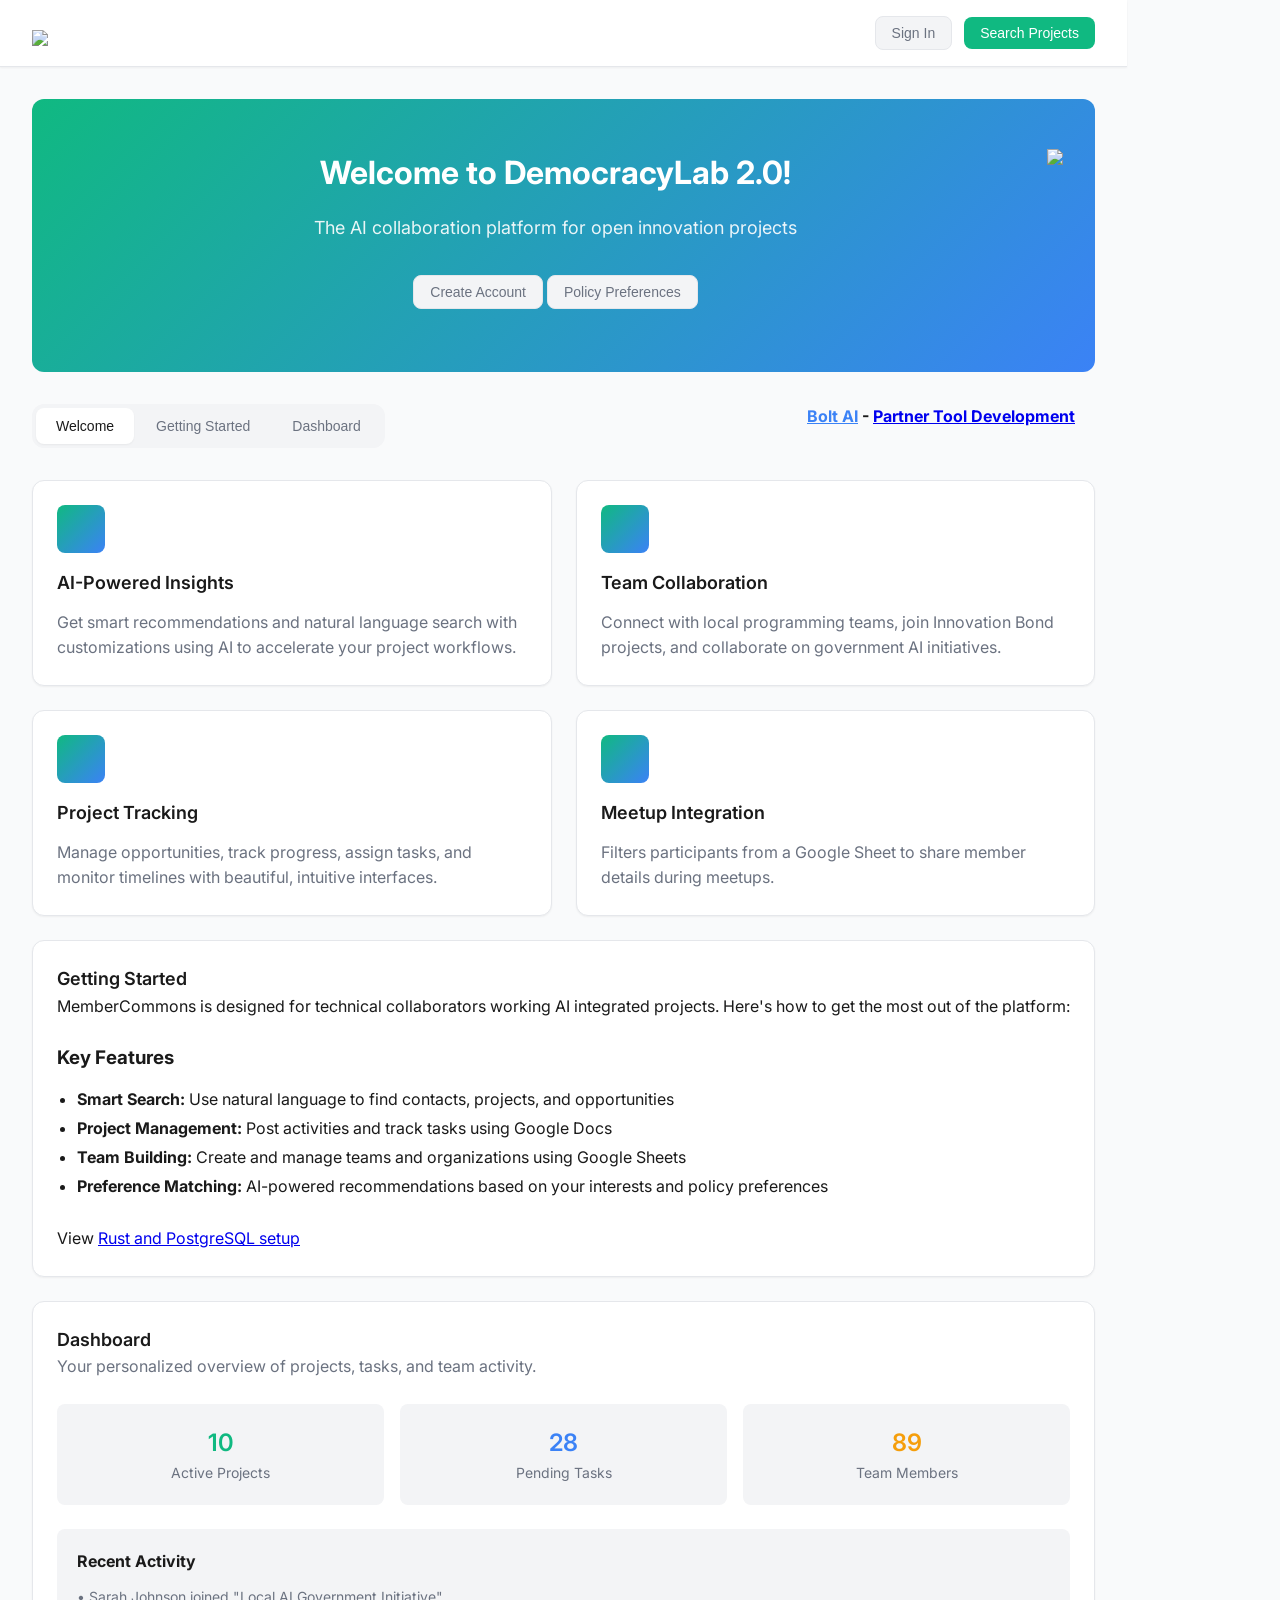
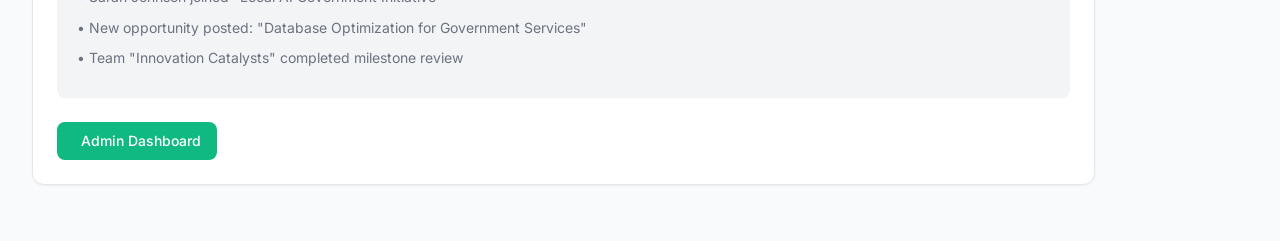
==== commit b6dfe28a: "Google auth update_Check" ====
--- a/index.html
+++ b/index.html
@@ -499,24 +499,20 @@
                     <!-- Welcome Tab -->
                     <div class="tab-content" id="welcome-tab">
                         <div class="welcome-hero">
-                            <!--
                             <div style="float:right">
-                                <a href="https://bolt.new/" target="bolt"><img onclick="goWelcome()" style="cursor:pointer; width:130px;" src="img/xxxx"></a>
-                            </div>
-                            -->
+                                <a href="https://bolt.new/" target="bolt"><img onclick="goWelcome()" style="cursor:pointer; width:130px;" src="img/logo/bolt/bolt-built.png"></a>
+                            </div>
                             <div style="overflow:auto">
-                                <h1 class="hero-title">Collaborative Data Science</h1>
-                                <p class="hero-subtitle">The AI<!--ultimate--> collaboration platform for <!--technical teams working on --> code automation projects</p>
+                                <h1 class="hero-title">Welcome to DemocracyLab 2.0!</h1>
+                                <p class="hero-subtitle">The AI<!--ultimate--> collaboration platform for <!--technical teams working on --> open innovation projects</p>
                                 <button class="btn btn-secondary" onclick="showAuthModal()" style="margin-bottom:15px">Create Account</button>
-                                <!--
-                                <button class="btn btn-secondary" onclick="goPreferences()">Team Map</button>
-                                -->
+                                <button class="btn btn-secondary" onclick="goPreferences()">Policy Preferences</button>
                             </div>
 
                         </div>
 
                         <div style="float:right; margin-right:20px">
-                            <b><a href="admin">Admin Dashboard</a></b><br>
+                            <b><a href="https://bolt.new" style="color: var(--accent-blue);">Bolt AI</a> - <a href="admin">Partner Tool Development</a></b><br>
                         </div>
 
                         <div class="tabs">
@@ -570,7 +566,7 @@
                     <div class="tab-content" id="documentation-tab">
                         <div class="card">
                             <h2 class="card-title">Getting Started</h2>
-                            <p>PartnerTools is designed for technical collaborators working AI integrated projects. Here's how to get the most out of the platform:</p>
+                            <p>MemberCommons is designed for technical collaborators working AI integrated projects. Here's how to get the most out of the platform:</p>
                             
                             <!--
                             <h3 style="margin-top: 24px; margin-bottom: 12px;">Quick Start Guide</h3>
@@ -734,7 +730,7 @@
 
                     <div class="hero-section">
                         <div class="hero-content">
-                            <h1 class="hero-title">Partner Tool Suite</h1>
+                            <h1 class="hero-title">MemberCommons</h1>
                             <p class="hero-subtitle">Team Collaboration Platform for Project Tracking with AI Insights</p>
                             <div class="hero-actions">
                                 <button class="btn btn-primary" onclick="router.navigate('projects', 'opportunities')">
@@ -1071,7 +1067,7 @@
                             <div class="card-header">
                                 <h2 class="card-title">Organizations</h2>
                                 <button class="btn btn-primary">
-                                    <i data-feather="home"></i>
+                                    <i data-feather="building"></i>
                                     Register Organization
                                 </button>
                             </div>
@@ -1958,7 +1954,7 @@
             
             const pageTitle = document.getElementById('page-title');
             if (pageTitle) {
-                pageTitle.textContent = titles[sectionName] || 'PartnerTools';
+                pageTitle.textContent = titles[sectionName] || 'MemberCommons';
             }
             
             // Scroll to top when switching main sections
@@ -2025,26 +2021,53 @@
             }
         }
 
-        function signInWith(provider) {
+        async function signInWith(provider) {
             console.log(`Signing in with ${provider}`);
-            // Implement OAuth flows here
+            
             switch(provider) {
                 case 'google':
-                    // Google OAuth implementation
+                    await initiateGoogleAuth();
                     break;
                 case 'github':
-                    // GitHub OAuth implementation
+                    console.log('GitHub OAuth not yet implemented');
                     break;
                 case 'linkedin':
-                    // LinkedIn OAuth implementation
+                    console.log('LinkedIn OAuth not yet implemented');
                     break;
             }
-            
-            // For demo purposes, simulate successful login
-            setTimeout(() => {
-                simulateLogin(`${provider}-user@example.com`);
-                hideAuthModal();
-            }, 1000);
+        }
+
+        async function initiateGoogleAuth() {
+            try {
+                console.log('Initiating Google OAuth...');
+                const response = await fetch('http://localhost:8081/api/google/auth/url');
+                
+                console.log('Response status:', response.status);
+                
+                if (!response.ok) {
+                    const errorText = await response.text();
+                    console.error('Server error:', errorText);
+                    alert(`Server error (${response.status}): ${errorText}`);
+                    return;
+                }
+                
+                const data = await response.json();
+                console.log('OAuth response:', data);
+                
+                if (data.auth_url) {
+                    // Store state for verification
+                    sessionStorage.setItem('oauth_state', data.state);
+                    console.log('Redirecting to Google OAuth...');
+                    // Redirect to Google OAuth
+                    window.location.href = data.auth_url;
+                } else {
+                    console.error('No auth_url in response:', data);
+                    alert(`Failed to get OAuth URL: ${data.error || 'Unknown error'}`);
+                }
+            } catch (error) {
+                console.error('Network/fetch error:', error);
+                alert(`Network error: ${error.message}. Is the server running on port 8081?`);
+            }
         }
 
         function signInWithEmail(event) {
@@ -2062,7 +2085,7 @@
         }
 
         function adminDemo() {
-            simulateLogin('admin@PartnerTools.local', 'Admin User');
+            simulateLogin('admin@membercommons.local', 'Admin User');
         }
 
         function simulateLogin(email, name = null) {
@@ -2153,8 +2176,219 @@
             });
         }
 
+        // Production-level Authentication Management
+        async function checkAuthenticationStatus() {
+            console.log('Starting authentication check...');
+            
+            // Check if this is an OAuth callback
+            const urlParams = new URLSearchParams(window.location.search);
+            if (urlParams.get('auth') === 'success') {
+                console.log('✅ OAuth callback: SUCCESS - retrieving user data...');
+                
+                // Debug session before checking user
+                await debugSession();
+                
+                // Handle successful OAuth callback
+                const user = await getCurrentUser();
+                
+                if (user) {
+                    console.log('Authentication successful for:', user.email);
+                } else {
+                    console.warn('⚠️ OAuth success but user retrieval failed');
+                }
+                
+                // Clear the URL parameter
+                window.history.replaceState({}, document.title, window.location.pathname + window.location.hash);
+                return;
+            } else if (urlParams.get('auth') === 'error') {
+                console.error('❌ OAuth callback: ERROR - authentication failed');
+                const errorMessage = urlParams.get('message') || 'unknown_error';
+                console.error('📋 OAuth error details:', errorMessage);
+                
+                // Show user-friendly error message
+                let friendlyMessage = 'Google sign-in failed. ';
+                switch(errorMessage) {
+                    case 'oauth_not_configured':
+                        friendlyMessage += 'Google OAuth is not configured on the server.';
+                        break;
+                    case 'token_exchange_failed':
+                        friendlyMessage += 'Failed to exchange authorization code.';
+                        break;
+                    case 'user_info_failed':
+                    case 'user_info_parse_failed':
+                        friendlyMessage += 'Failed to retrieve user information from Google.';
+                        break;
+                    case 'network_error':
+                        friendlyMessage += 'Network error occurred during authentication.';
+                        break;
+                    case 'session_store_failed':
+                        friendlyMessage += 'Failed to create user session.';
+                        break;
+                    default:
+                        friendlyMessage += 'Please try again.';
+                }
+                
+                alert(friendlyMessage);
+                
+                // Clear the URL parameters
+                window.history.replaceState({}, document.title, window.location.pathname + window.location.hash);
+                return;
+            }
+            
+            // Check existing session
+            console.log('Checking existing session...');
+            await getCurrentUser();
+        }
+
+        // Simplified authentication management
+        async function getCurrentUser() {
+            try {
+                console.log('Checking current user authentication...');
+                const response = await fetch('http://localhost:8081/api/google/auth/user', {
+                    method: 'GET',
+                    credentials: 'include',
+                    headers: {
+                        'Content-Type': 'application/json',
+                    }
+                });
+                
+                if (!response.ok) {
+                    throw new Error('HTTP ' + response.status + ': ' + response.statusText);
+                }
+                
+                const data = await response.json();
+                console.log('Auth response:', data);
+                
+                if (data.success && data.user) {
+                    console.log('User authenticated:', data.user.email);
+                    console.log('Setting AppState.currentUser to:', data.user);
+                    AppState.isAuthenticated = true;
+                    AppState.currentUser = data.user;
+                    console.log('Calling updateAuthUI...');
+                    updateAuthUI();
+                    console.log('AppState after update:', AppState);
+                    return data.user;
+                } else {
+                    console.log('User not authenticated:', data.error || 'Unknown error');
+                    AppState.isAuthenticated = false;
+                    AppState.currentUser = null;
+                    updateAuthUI();
+                    return null;
+                }
+            } catch (error) {
+                console.error('Authentication check failed:', error);
+                AppState.isAuthenticated = false;
+                AppState.currentUser = null;
+                updateAuthUI();
+                return null;
+            }
+        }
+        
+        async function debugSession() {
+            try {
+                const response = await fetch('http://localhost:8081/api/google/auth/session-debug', {
+                    credentials: 'include'
+                });
+                const data = await response.json();
+                console.log('Session Debug:', data);
+                return data;
+            } catch (error) {
+                console.error('Session debug failed:', error);
+                return null;
+            }
+        }
+
+        async function logoutUser() {
+            try {
+                console.log('Logging out user...');
+                const response = await fetch('http://localhost:8081/api/google/auth/logout', { 
+                    method: 'POST',
+                    credentials: 'include',  // Include cookies for cross-port authentication
+                    headers: {
+                        'Content-Type': 'application/json',
+                    }
+                });
+                
+                if (response.ok) {
+                    console.log('Logout successful');
+                } else {
+                    console.warn('Logout response not OK:', response.status);
+                }
+                
+                // Clear local state regardless of response
+                AppState.isAuthenticated = false;
+                AppState.currentUser = null;
+                updateAuthUI();
+                
+                // Redirect to home
+                window.location.hash = '#home/welcome';
+            } catch (error) {
+                console.error(' Logout error:', error);
+                // Still clear local state on error
+                AppState.isAuthenticated = false;
+                AppState.currentUser = null;
+                updateAuthUI();
+            }
+        }
+
+        function updateAuthUI() {
+            const authContainer = document.getElementById('auth-container');
+            const authButton = authContainer?.querySelector('.btn');
+            
+            if (AppState.isAuthenticated && AppState.currentUser) {
+                if (authButton) {
+                    authButton.innerHTML = `
+                        ${AppState.currentUser.name || AppState.currentUser.email}
+                        <span style="margin-left: 10px; cursor: pointer;" onclick="logoutUser()" title="Logout">🚪</span>
+                    `;
+                    authButton.onclick = () => window.location.hash = '#account/preferences';
+                }
+            } else {
+                if (authButton) {
+                    authButton.textContent = 'Sign In';
+                    authButton.onclick = showAuthModal;
+                }
+            }
+        }
+
+        // Simple test - this should work if JavaScript is parsing correctly
+        window.simpleTest = function() {
+            console.log('JavaScript is working!');
+            return 'SUCCESS';
+        };
+        
+        // Test function for manual debugging
+        window.testAuth = async function() {
+            console.log('Manual auth test started...');
+            await getCurrentUser();
+            await debugSession();
+        };
+        
+        // Manual UI test
+        window.testUI = function() {
+            console.log('Testing UI update...');
+            console.log('Current AppState:', AppState);
+            
+            // Check if auth container exists
+            const authContainer = document.getElementById('auth-container');
+            console.log('Auth container element:', authContainer);
+            
+            updateAuthUI();
+            console.log('UI update called');
+            
+            // Check what happened to the auth container after update
+            console.log('Auth container after update:', authContainer);
+            if (authContainer) {
+                console.log('Auth container HTML:', authContainer.innerHTML);
+            }
+        };
+        
         // Initialize the application
         document.addEventListener('DOMContentLoaded', function() {
+            console.log('DOM Content Loaded - Starting application initialization...');
+            
+            // Check authentication status and handle OAuth callback
+            checkAuthenticationStatus();
             
             // Setup tab click handlers
             setupTabHandlers();
